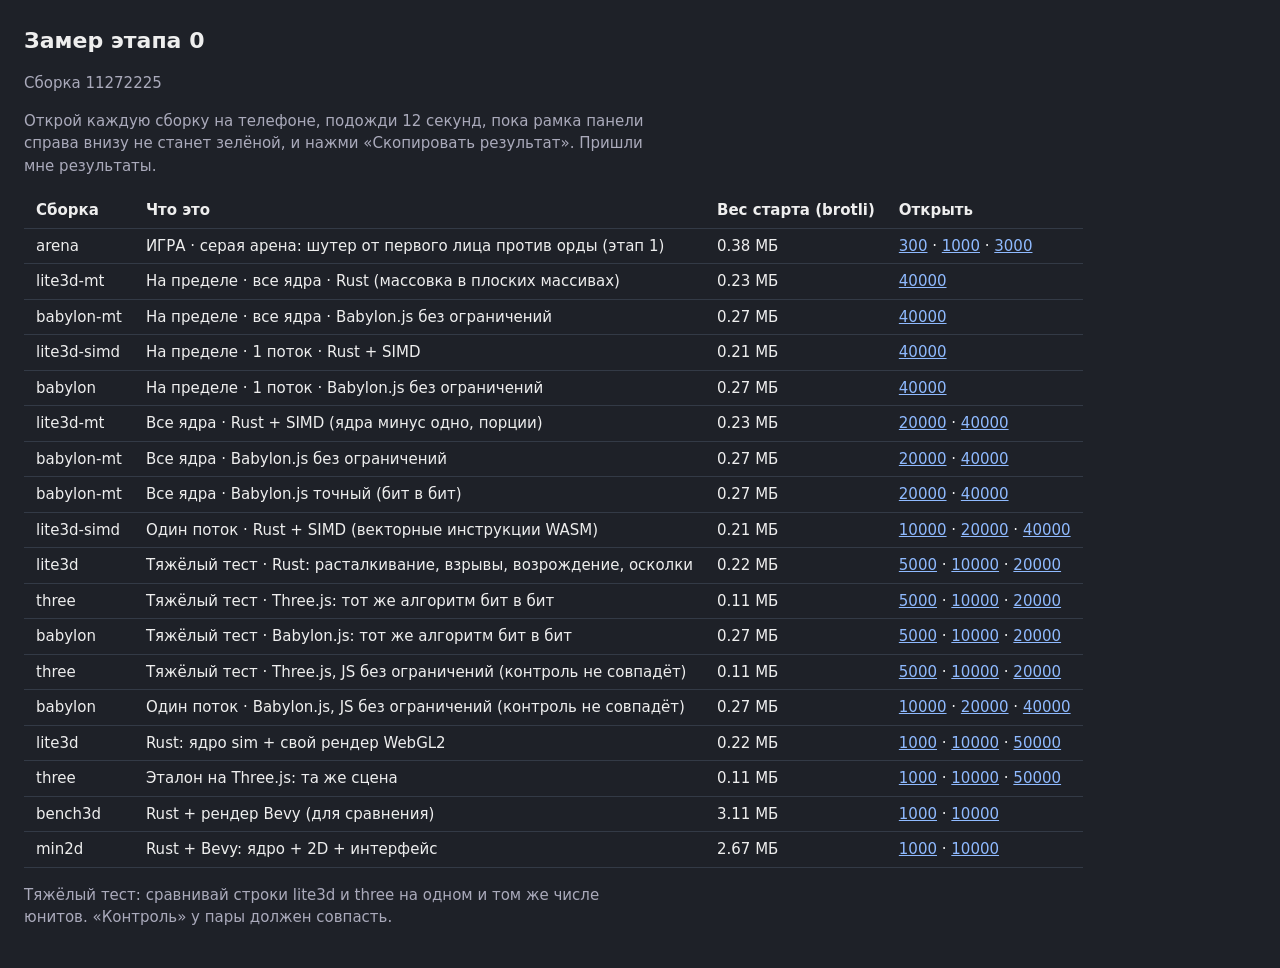
==== index.html @ 516313f3 "build 11272225" ====
<!doctype html>
<html lang="ru">
<head>
<meta charset="utf-8">
<meta name="robots" content="noindex,nofollow">
<meta name="viewport" content="width=device-width,initial-scale=1">
<title>GEngine · замер этапа 0</title>
<style>
  body { margin: 0; padding: 24px; background: #1e2128; color: #eee; font: 15px/1.5 system-ui, sans-serif; }
  h1 { font-size: 22px; margin: 0 0 4px; }
  p { color: #aab; max-width: 640px; }
  table { border-collapse: collapse; margin: 16px 0; }
  td, th { padding: 6px 12px; border-bottom: 1px solid #333a46; text-align: left; }
  a { color: #8fbaff; }
</style>
</head>
<body>
<h1>Замер этапа 0</h1>
<p>Сборка 11272225</p>
<p>Открой каждую сборку на телефоне, подожди 12 секунд, пока рамка панели справа внизу не станет зелёной, и нажми «Скопировать результат». Пришли мне результаты.</p>
<table id="t">
  <tr><th>Сборка</th><th>Что это</th><th>Вес старта (brotli)</th><th>Открыть</th></tr>
</table>
<p>Тяжёлый тест: сравнивай строки lite3d и three на одном и том же числе юнитов. «Контроль» у пары должен совпасть.</p>
<script>
  // [сборка, что это, доп. параметры, варианты числа юнитов]
  const rows = [
    ["arena", "ИГРА · серая арена: шутер от первого лица против орды (этап 1)", "", [300, 1000, 3000]],
    ["lite3d-mt", "На пределе · все ядра · Rust (массовка в плоских массивах)", "heavy=1&max=1", [40000]],
    ["babylon-mt", "На пределе · все ядра · Babylon.js без ограничений", "heavy=1&fast=1&max=1", [40000]],
    ["lite3d-simd", "На пределе · 1 поток · Rust + SIMD", "heavy=1&max=1", [40000]],
    ["babylon", "На пределе · 1 поток · Babylon.js без ограничений", "heavy=1&fast=1&max=1", [40000]],
    ["lite3d-mt", "Все ядра · Rust + SIMD (ядра минус одно, порции)", "heavy=1", [20000, 40000]],
    ["babylon-mt", "Все ядра · Babylon.js без ограничений", "heavy=1&fast=1", [20000, 40000]],
    ["babylon-mt", "Все ядра · Babylon.js точный (бит в бит)", "heavy=1", [20000, 40000]],
    ["lite3d-simd", "Один поток · Rust + SIMD (векторные инструкции WASM)", "heavy=1", [10000, 20000, 40000]],
    ["lite3d", "Тяжёлый тест · Rust: расталкивание, взрывы, возрождение, осколки", "heavy=1", [5000, 10000, 20000]],
    ["three", "Тяжёлый тест · Three.js: тот же алгоритм бит в бит", "heavy=1", [5000, 10000, 20000]],
    ["babylon", "Тяжёлый тест · Babylon.js: тот же алгоритм бит в бит", "heavy=1", [5000, 10000, 20000]],
    ["three", "Тяжёлый тест · Three.js, JS без ограничений (контроль не совпадёт)", "heavy=1&fast=1", [5000, 10000, 20000]],
    ["babylon", "Один поток · Babylon.js, JS без ограничений (контроль не совпадёт)", "heavy=1&fast=1", [10000, 20000, 40000]],
    ["lite3d", "Rust: ядро sim + свой рендер WebGL2", "", [1000, 10000, 50000]],
    ["three", "Эталон на Three.js: та же сцена", "", [1000, 10000, 50000]],
    ["bench3d", "Rust + рендер Bevy (для сравнения)", "", [1000, 10000]],
    ["min2d", "Rust + Bevy: ядро + 2D + интерфейс", "", [1000, 10000]],
  ];
  fetch("sizes.json?b=11272225").then((r) => r.json()).catch(() => ({})).then((sizes) => {
    const t = document.getElementById("t");
    for (const [id, what, extra, counts] of rows) {
      const s = sizes[id] ? `${(sizes[id].total_br / 1048576).toFixed(2)} МБ` : "—";
      const q = extra ? `${extra}&` : "";
      const links = counts.map((n) => `<a href="${id}/?${q}units=${n}&b=11272225">${n}</a>`).join(" · ");
      t.insertAdjacentHTML("beforeend", `<tr><td>${id}</td><td>${what}</td><td>${s}</td><td>${links}</td></tr>`);
    }
  });
</script>
</body>
</html>
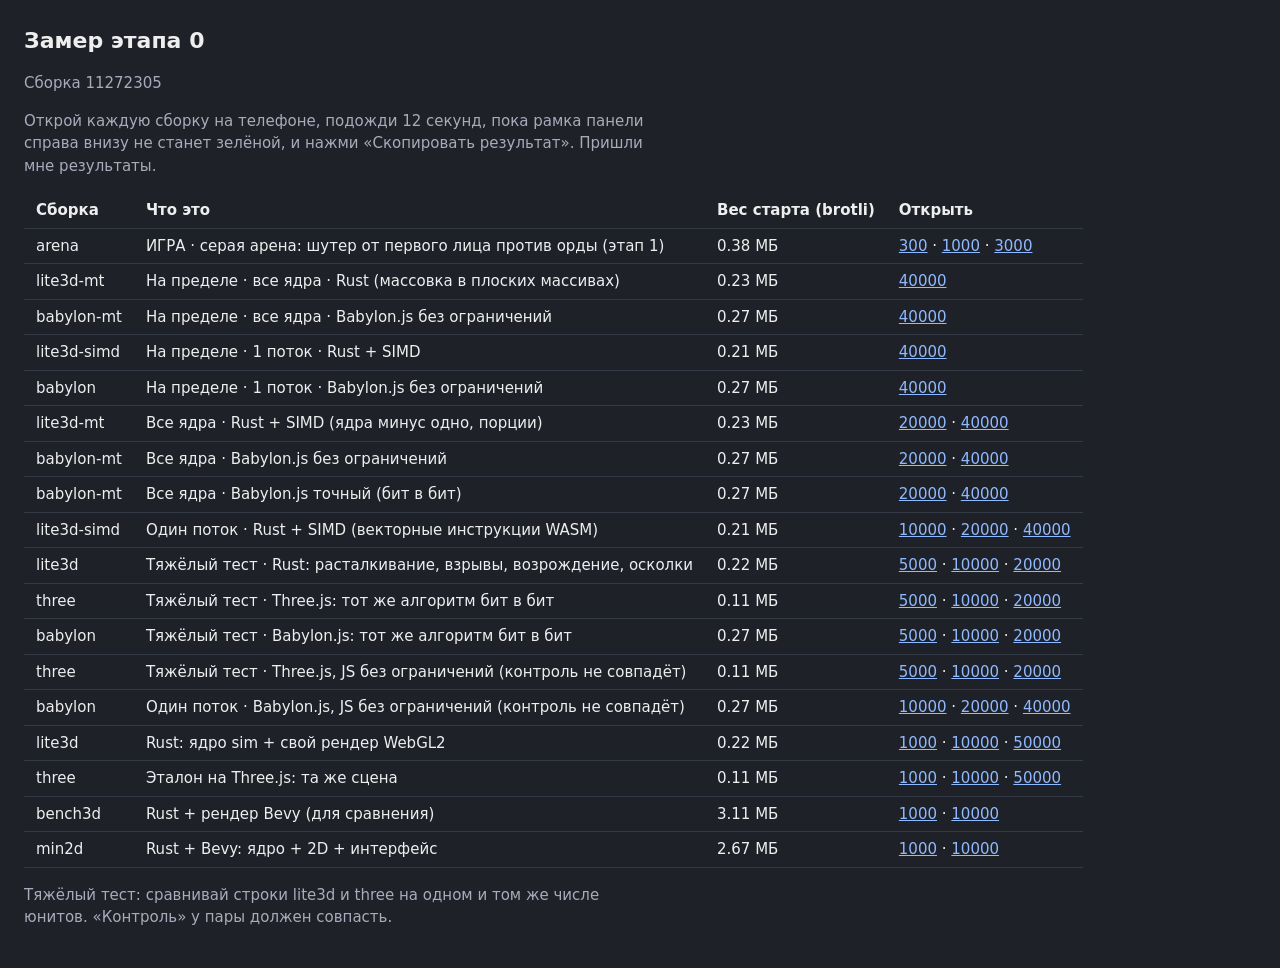
==== commit 5b9b5c68: "build 11272305" ====
--- a/index.html
+++ b/index.html
@@ -16,7 +16,7 @@
 </head>
 <body>
 <h1>Замер этапа 0</h1>
-<p>Сборка 11272225</p>
+<p>Сборка 11272305</p>
 <p>Открой каждую сборку на телефоне, подожди 12 секунд, пока рамка панели справа внизу не станет зелёной, и нажми «Скопировать результат». Пришли мне результаты.</p>
 <table id="t">
   <tr><th>Сборка</th><th>Что это</th><th>Вес старта (brotli)</th><th>Открыть</th></tr>
@@ -44,12 +44,12 @@
     ["bench3d", "Rust + рендер Bevy (для сравнения)", "", [1000, 10000]],
     ["min2d", "Rust + Bevy: ядро + 2D + интерфейс", "", [1000, 10000]],
   ];
-  fetch("sizes.json?b=11272225").then((r) => r.json()).catch(() => ({})).then((sizes) => {
+  fetch("sizes.json?b=11272305").then((r) => r.json()).catch(() => ({})).then((sizes) => {
     const t = document.getElementById("t");
     for (const [id, what, extra, counts] of rows) {
       const s = sizes[id] ? `${(sizes[id].total_br / 1048576).toFixed(2)} МБ` : "—";
       const q = extra ? `${extra}&` : "";
-      const links = counts.map((n) => `<a href="${id}/?${q}units=${n}&b=11272225">${n}</a>`).join(" · ");
+      const links = counts.map((n) => `<a href="${id}/?${q}units=${n}&b=11272305">${n}</a>`).join(" · ");
       t.insertAdjacentHTML("beforeend", `<tr><td>${id}</td><td>${what}</td><td>${s}</td><td>${links}</td></tr>`);
     }
   });
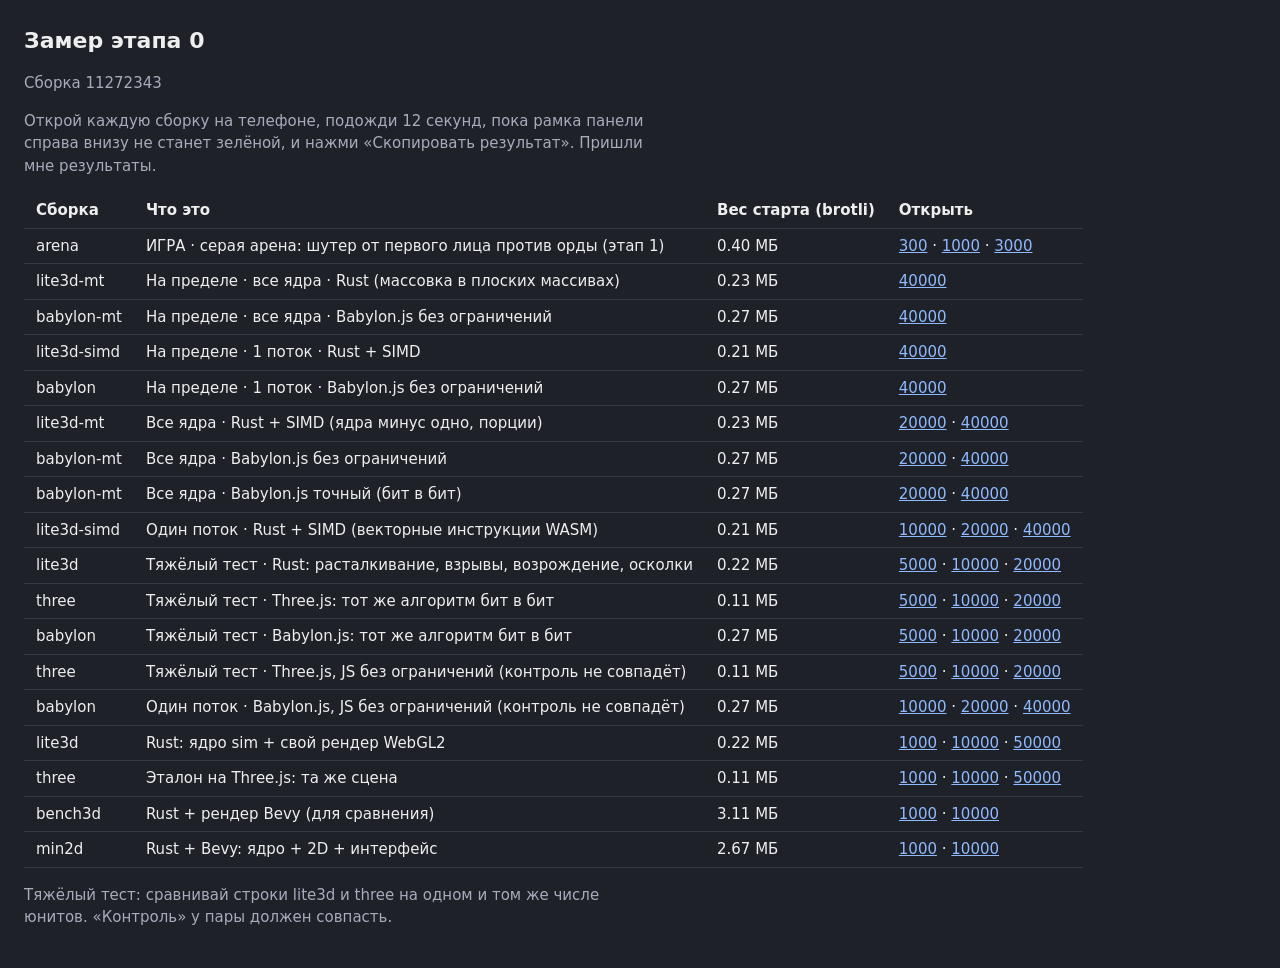
==== commit 9b8b1969: "build 11272343" ====
--- a/index.html
+++ b/index.html
@@ -16,7 +16,7 @@
 </head>
 <body>
 <h1>Замер этапа 0</h1>
-<p>Сборка 11272305</p>
+<p>Сборка 11272343</p>
 <p>Открой каждую сборку на телефоне, подожди 12 секунд, пока рамка панели справа внизу не станет зелёной, и нажми «Скопировать результат». Пришли мне результаты.</p>
 <table id="t">
   <tr><th>Сборка</th><th>Что это</th><th>Вес старта (brotli)</th><th>Открыть</th></tr>
@@ -44,12 +44,12 @@
     ["bench3d", "Rust + рендер Bevy (для сравнения)", "", [1000, 10000]],
     ["min2d", "Rust + Bevy: ядро + 2D + интерфейс", "", [1000, 10000]],
   ];
-  fetch("sizes.json?b=11272305").then((r) => r.json()).catch(() => ({})).then((sizes) => {
+  fetch("sizes.json?b=11272343").then((r) => r.json()).catch(() => ({})).then((sizes) => {
     const t = document.getElementById("t");
     for (const [id, what, extra, counts] of rows) {
       const s = sizes[id] ? `${(sizes[id].total_br / 1048576).toFixed(2)} МБ` : "—";
       const q = extra ? `${extra}&` : "";
-      const links = counts.map((n) => `<a href="${id}/?${q}units=${n}&b=11272305">${n}</a>`).join(" · ");
+      const links = counts.map((n) => `<a href="${id}/?${q}units=${n}&b=11272343">${n}</a>`).join(" · ");
       t.insertAdjacentHTML("beforeend", `<tr><td>${id}</td><td>${what}</td><td>${s}</td><td>${links}</td></tr>`);
     }
   });
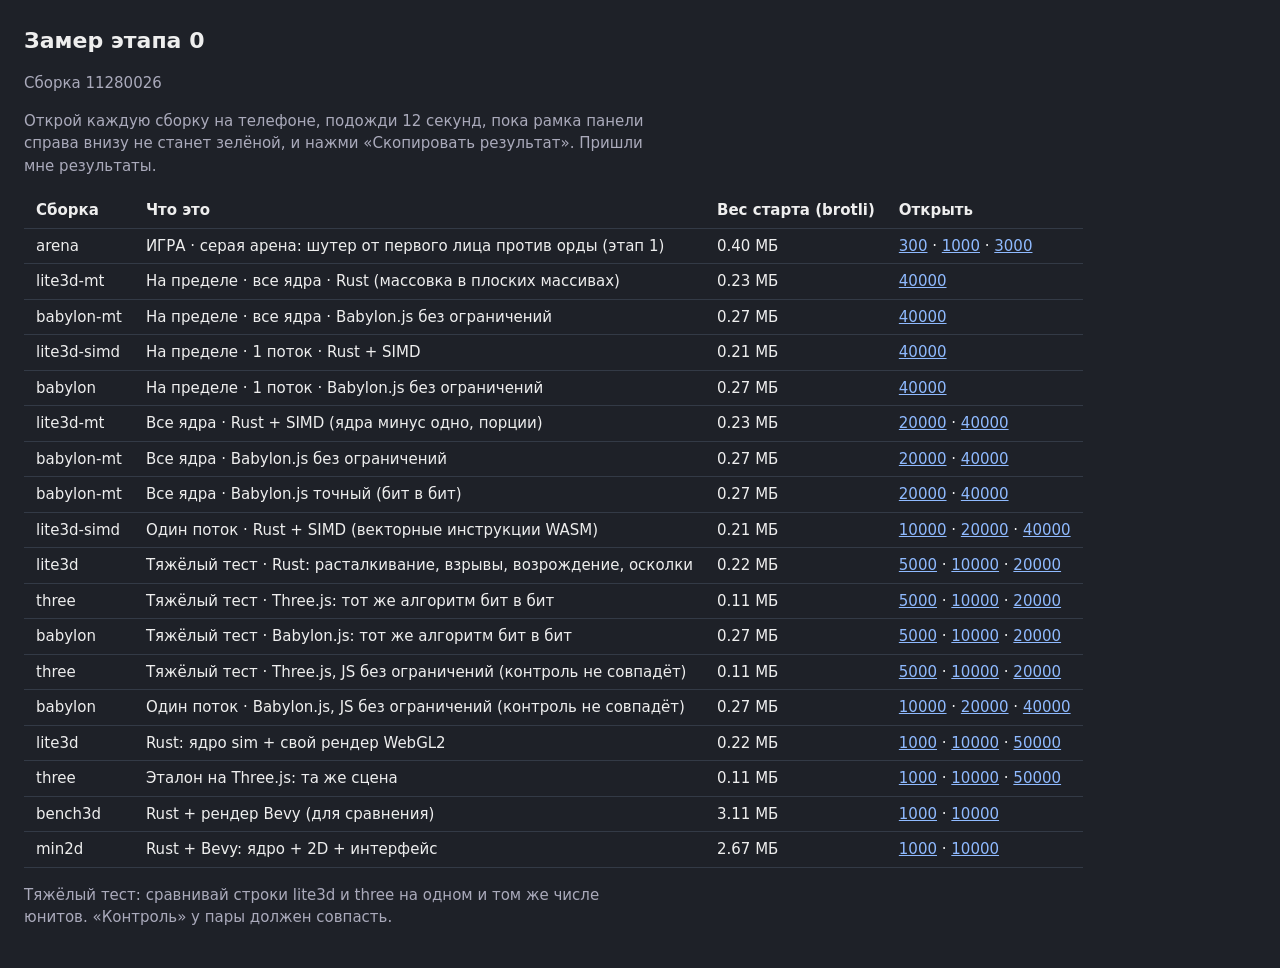
==== commit e6f21b2d: "build 11280026" ====
--- a/index.html
+++ b/index.html
@@ -16,7 +16,7 @@
 </head>
 <body>
 <h1>Замер этапа 0</h1>
-<p>Сборка 11272343</p>
+<p>Сборка 11280026</p>
 <p>Открой каждую сборку на телефоне, подожди 12 секунд, пока рамка панели справа внизу не станет зелёной, и нажми «Скопировать результат». Пришли мне результаты.</p>
 <table id="t">
   <tr><th>Сборка</th><th>Что это</th><th>Вес старта (brotli)</th><th>Открыть</th></tr>
@@ -44,12 +44,12 @@
     ["bench3d", "Rust + рендер Bevy (для сравнения)", "", [1000, 10000]],
     ["min2d", "Rust + Bevy: ядро + 2D + интерфейс", "", [1000, 10000]],
   ];
-  fetch("sizes.json?b=11272343").then((r) => r.json()).catch(() => ({})).then((sizes) => {
+  fetch("sizes.json?b=11280026").then((r) => r.json()).catch(() => ({})).then((sizes) => {
     const t = document.getElementById("t");
     for (const [id, what, extra, counts] of rows) {
       const s = sizes[id] ? `${(sizes[id].total_br / 1048576).toFixed(2)} МБ` : "—";
       const q = extra ? `${extra}&` : "";
-      const links = counts.map((n) => `<a href="${id}/?${q}units=${n}&b=11272343">${n}</a>`).join(" · ");
+      const links = counts.map((n) => `<a href="${id}/?${q}units=${n}&b=11280026">${n}</a>`).join(" · ");
       t.insertAdjacentHTML("beforeend", `<tr><td>${id}</td><td>${what}</td><td>${s}</td><td>${links}</td></tr>`);
     }
   });
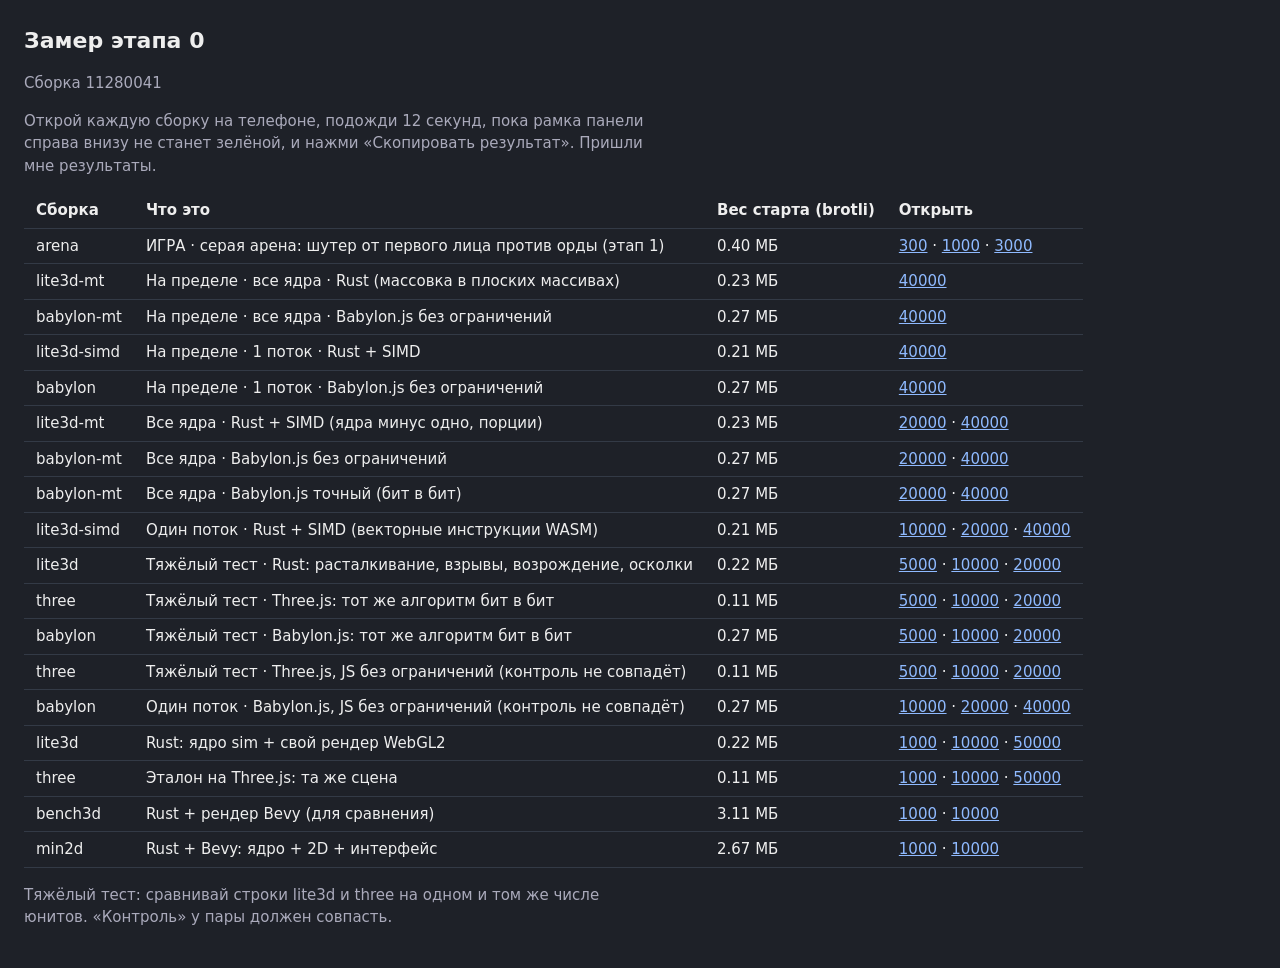
==== commit 18d97718: "build 11280041" ====
--- a/index.html
+++ b/index.html
@@ -16,7 +16,7 @@
 </head>
 <body>
 <h1>Замер этапа 0</h1>
-<p>Сборка 11280026</p>
+<p>Сборка 11280041</p>
 <p>Открой каждую сборку на телефоне, подожди 12 секунд, пока рамка панели справа внизу не станет зелёной, и нажми «Скопировать результат». Пришли мне результаты.</p>
 <table id="t">
   <tr><th>Сборка</th><th>Что это</th><th>Вес старта (brotli)</th><th>Открыть</th></tr>
@@ -44,12 +44,12 @@
     ["bench3d", "Rust + рендер Bevy (для сравнения)", "", [1000, 10000]],
     ["min2d", "Rust + Bevy: ядро + 2D + интерфейс", "", [1000, 10000]],
   ];
-  fetch("sizes.json?b=11280026").then((r) => r.json()).catch(() => ({})).then((sizes) => {
+  fetch("sizes.json?b=11280041").then((r) => r.json()).catch(() => ({})).then((sizes) => {
     const t = document.getElementById("t");
     for (const [id, what, extra, counts] of rows) {
       const s = sizes[id] ? `${(sizes[id].total_br / 1048576).toFixed(2)} МБ` : "—";
       const q = extra ? `${extra}&` : "";
-      const links = counts.map((n) => `<a href="${id}/?${q}units=${n}&b=11280026">${n}</a>`).join(" · ");
+      const links = counts.map((n) => `<a href="${id}/?${q}units=${n}&b=11280041">${n}</a>`).join(" · ");
       t.insertAdjacentHTML("beforeend", `<tr><td>${id}</td><td>${what}</td><td>${s}</td><td>${links}</td></tr>`);
     }
   });
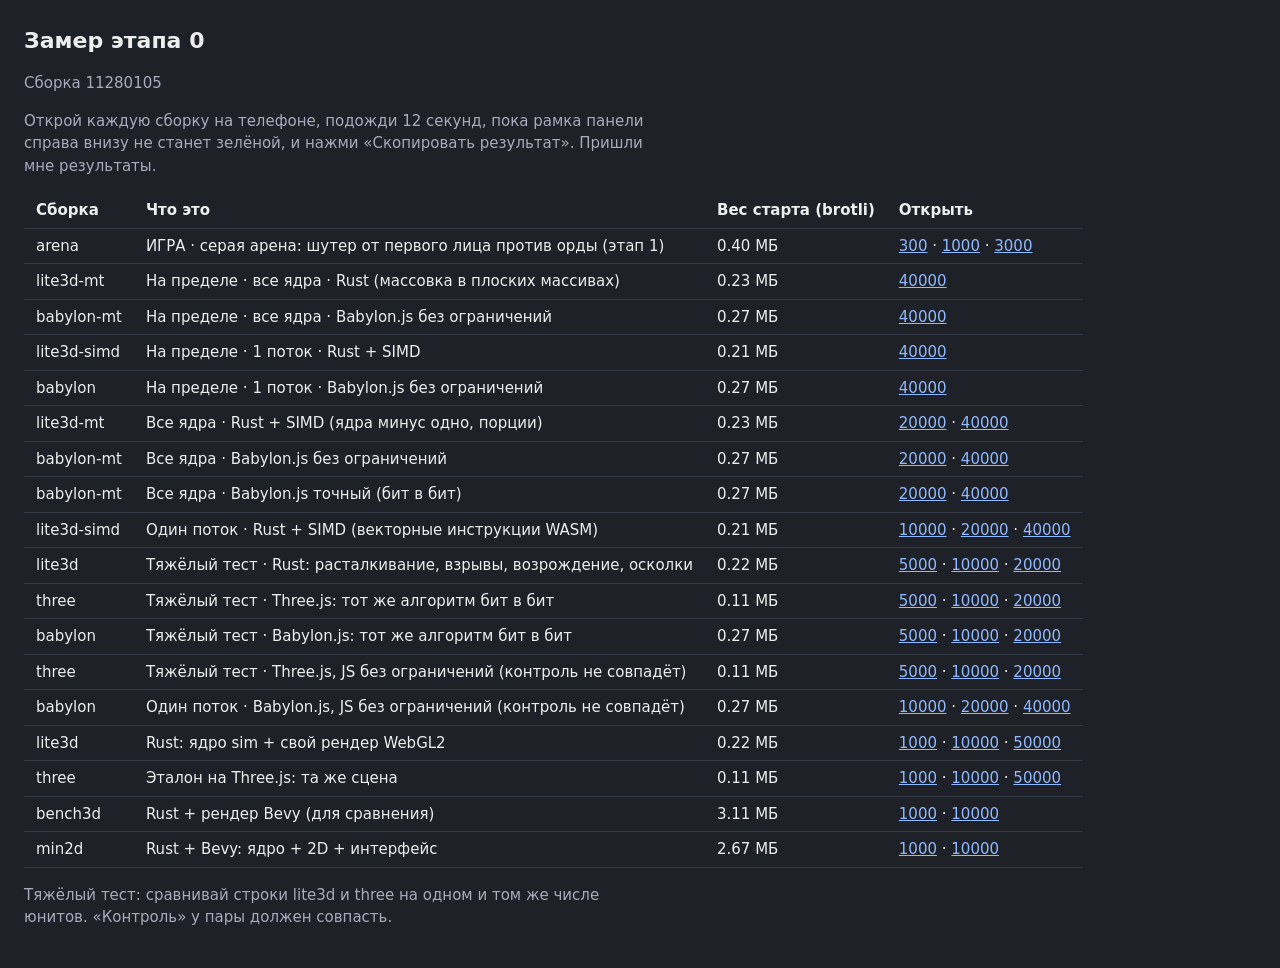
==== commit a778404a: "build 11280105" ====
--- a/index.html
+++ b/index.html
@@ -16,7 +16,7 @@
 </head>
 <body>
 <h1>Замер этапа 0</h1>
-<p>Сборка 11280041</p>
+<p>Сборка 11280105</p>
 <p>Открой каждую сборку на телефоне, подожди 12 секунд, пока рамка панели справа внизу не станет зелёной, и нажми «Скопировать результат». Пришли мне результаты.</p>
 <table id="t">
   <tr><th>Сборка</th><th>Что это</th><th>Вес старта (brotli)</th><th>Открыть</th></tr>
@@ -44,12 +44,12 @@
     ["bench3d", "Rust + рендер Bevy (для сравнения)", "", [1000, 10000]],
     ["min2d", "Rust + Bevy: ядро + 2D + интерфейс", "", [1000, 10000]],
   ];
-  fetch("sizes.json?b=11280041").then((r) => r.json()).catch(() => ({})).then((sizes) => {
+  fetch("sizes.json?b=11280105").then((r) => r.json()).catch(() => ({})).then((sizes) => {
     const t = document.getElementById("t");
     for (const [id, what, extra, counts] of rows) {
       const s = sizes[id] ? `${(sizes[id].total_br / 1048576).toFixed(2)} МБ` : "—";
       const q = extra ? `${extra}&` : "";
-      const links = counts.map((n) => `<a href="${id}/?${q}units=${n}&b=11280041">${n}</a>`).join(" · ");
+      const links = counts.map((n) => `<a href="${id}/?${q}units=${n}&b=11280105">${n}</a>`).join(" · ");
       t.insertAdjacentHTML("beforeend", `<tr><td>${id}</td><td>${what}</td><td>${s}</td><td>${links}</td></tr>`);
     }
   });
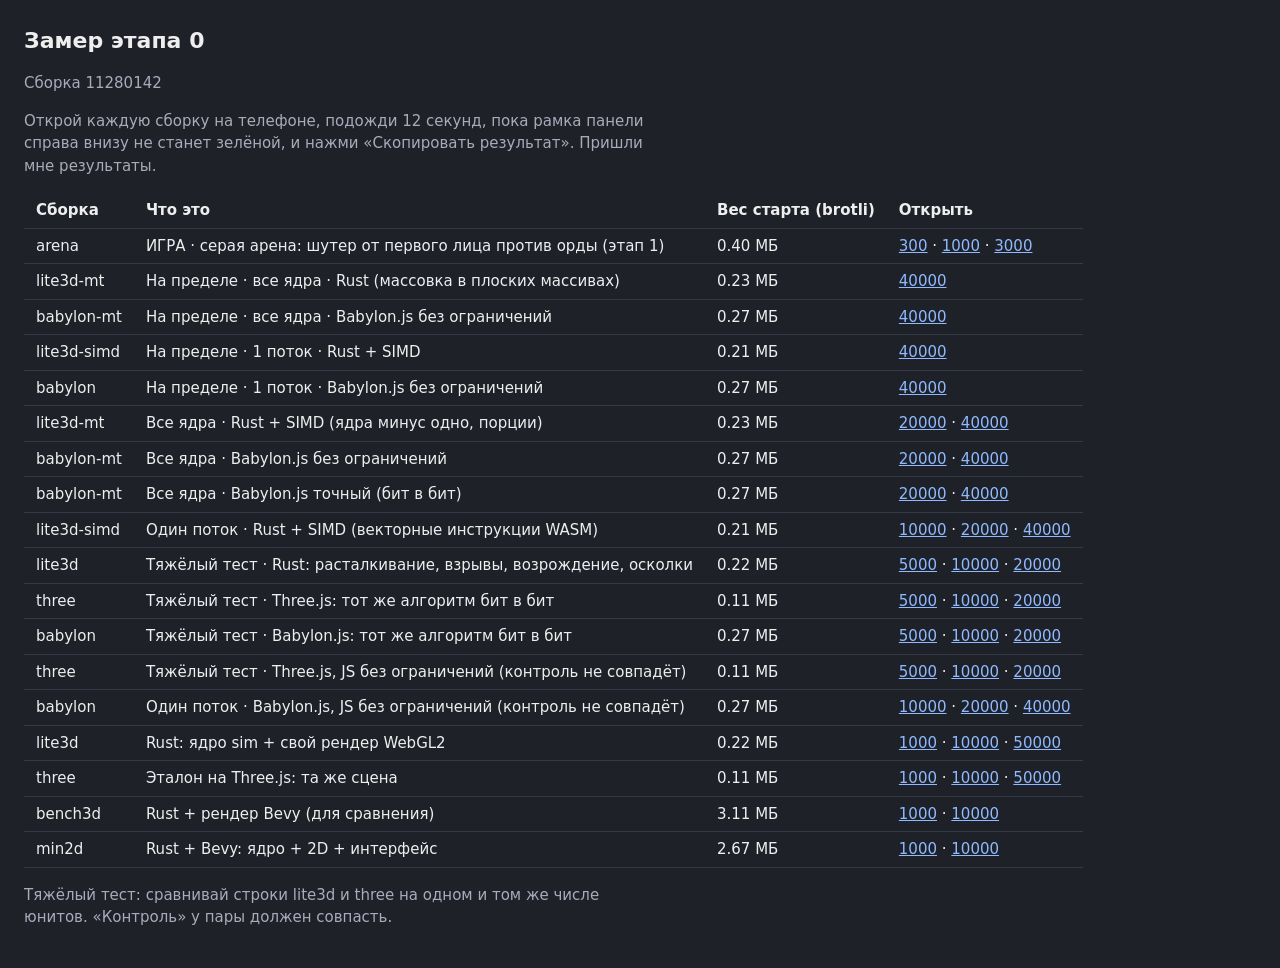
==== commit 2e8c79bc: "build 11280142" ====
--- a/index.html
+++ b/index.html
@@ -16,7 +16,7 @@
 </head>
 <body>
 <h1>Замер этапа 0</h1>
-<p>Сборка 11280105</p>
+<p>Сборка 11280142</p>
 <p>Открой каждую сборку на телефоне, подожди 12 секунд, пока рамка панели справа внизу не станет зелёной, и нажми «Скопировать результат». Пришли мне результаты.</p>
 <table id="t">
   <tr><th>Сборка</th><th>Что это</th><th>Вес старта (brotli)</th><th>Открыть</th></tr>
@@ -44,12 +44,12 @@
     ["bench3d", "Rust + рендер Bevy (для сравнения)", "", [1000, 10000]],
     ["min2d", "Rust + Bevy: ядро + 2D + интерфейс", "", [1000, 10000]],
   ];
-  fetch("sizes.json?b=11280105").then((r) => r.json()).catch(() => ({})).then((sizes) => {
+  fetch("sizes.json?b=11280142").then((r) => r.json()).catch(() => ({})).then((sizes) => {
     const t = document.getElementById("t");
     for (const [id, what, extra, counts] of rows) {
       const s = sizes[id] ? `${(sizes[id].total_br / 1048576).toFixed(2)} МБ` : "—";
       const q = extra ? `${extra}&` : "";
-      const links = counts.map((n) => `<a href="${id}/?${q}units=${n}&b=11280105">${n}</a>`).join(" · ");
+      const links = counts.map((n) => `<a href="${id}/?${q}units=${n}&b=11280142">${n}</a>`).join(" · ");
       t.insertAdjacentHTML("beforeend", `<tr><td>${id}</td><td>${what}</td><td>${s}</td><td>${links}</td></tr>`);
     }
   });
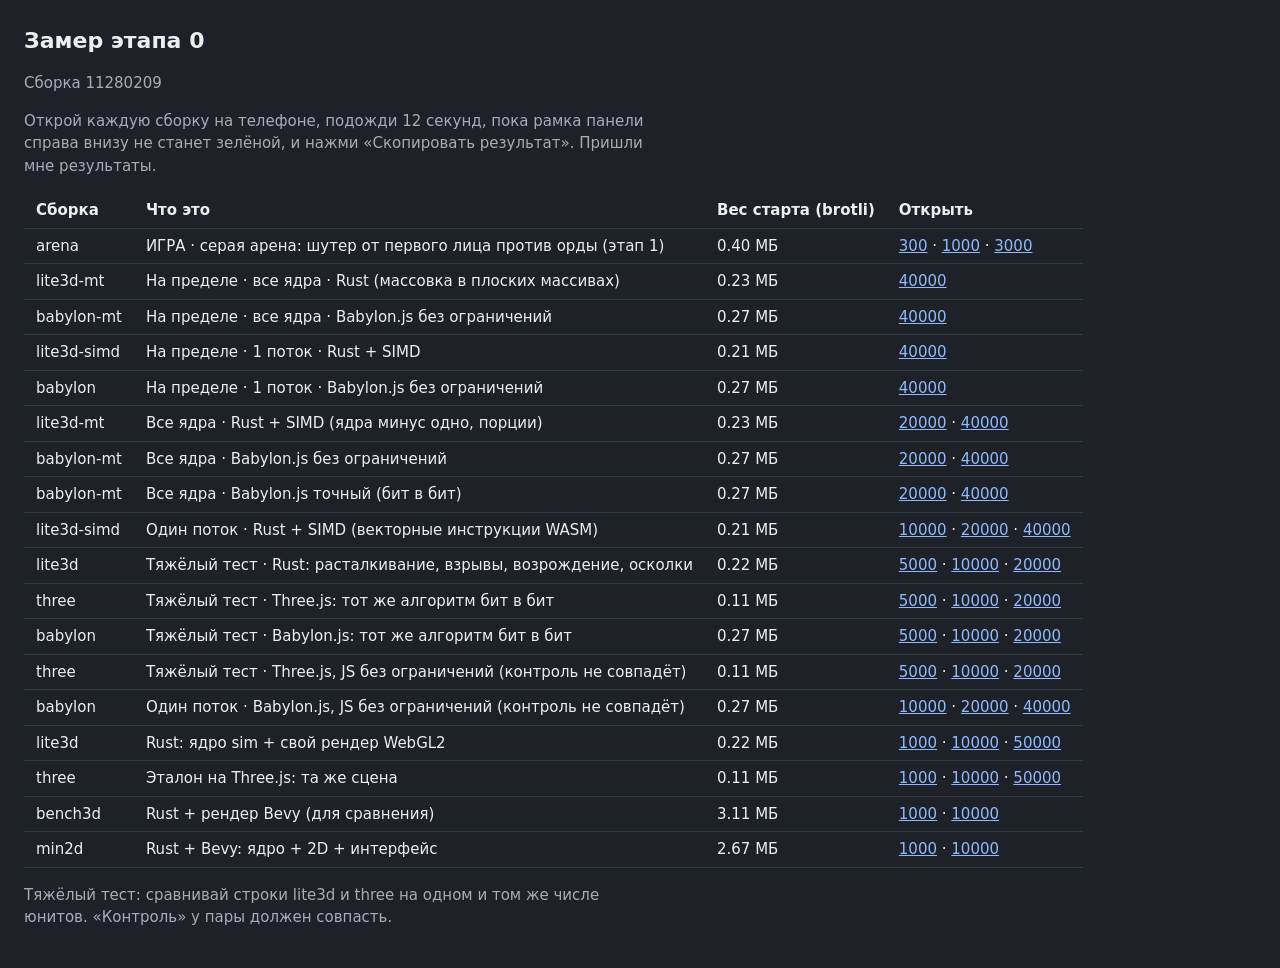
==== commit 842f6d07: "build 11280209" ====
--- a/index.html
+++ b/index.html
@@ -16,7 +16,7 @@
 </head>
 <body>
 <h1>Замер этапа 0</h1>
-<p>Сборка 11280142</p>
+<p>Сборка 11280209</p>
 <p>Открой каждую сборку на телефоне, подожди 12 секунд, пока рамка панели справа внизу не станет зелёной, и нажми «Скопировать результат». Пришли мне результаты.</p>
 <table id="t">
   <tr><th>Сборка</th><th>Что это</th><th>Вес старта (brotli)</th><th>Открыть</th></tr>
@@ -44,12 +44,12 @@
     ["bench3d", "Rust + рендер Bevy (для сравнения)", "", [1000, 10000]],
     ["min2d", "Rust + Bevy: ядро + 2D + интерфейс", "", [1000, 10000]],
   ];
-  fetch("sizes.json?b=11280142").then((r) => r.json()).catch(() => ({})).then((sizes) => {
+  fetch("sizes.json?b=11280209").then((r) => r.json()).catch(() => ({})).then((sizes) => {
     const t = document.getElementById("t");
     for (const [id, what, extra, counts] of rows) {
       const s = sizes[id] ? `${(sizes[id].total_br / 1048576).toFixed(2)} МБ` : "—";
       const q = extra ? `${extra}&` : "";
-      const links = counts.map((n) => `<a href="${id}/?${q}units=${n}&b=11280142">${n}</a>`).join(" · ");
+      const links = counts.map((n) => `<a href="${id}/?${q}units=${n}&b=11280209">${n}</a>`).join(" · ");
       t.insertAdjacentHTML("beforeend", `<tr><td>${id}</td><td>${what}</td><td>${s}</td><td>${links}</td></tr>`);
     }
   });
